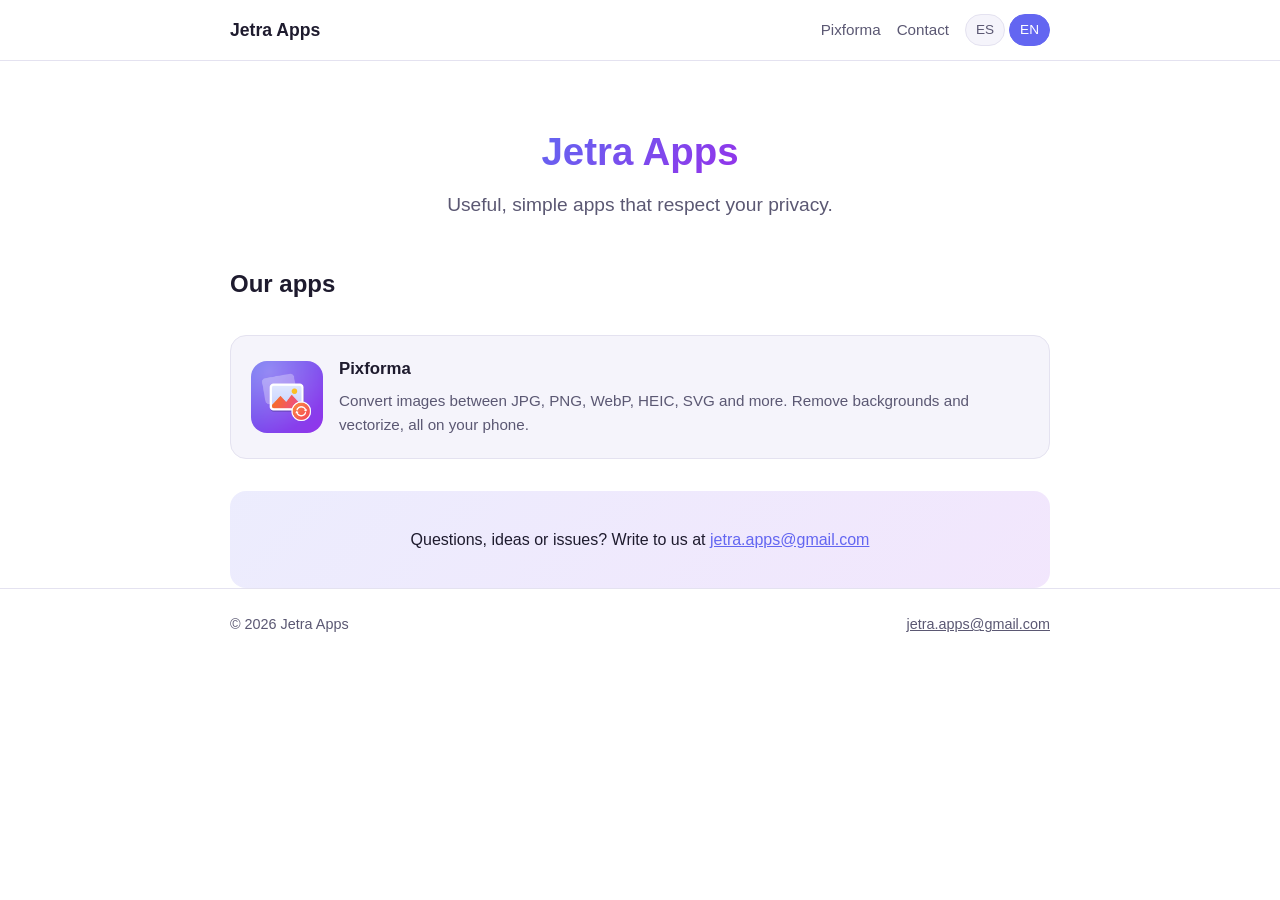
==== index.html @ 97855a9b "Sitio de Jetra Apps y páginas de Pixforma Portada del estudio y, para Pixforma, página de la app, so" ====
<!doctype html>
<html lang="es">
<head>
  <meta charset="utf-8">
  <meta name="viewport" content="width=device-width, initial-scale=1">
  <title>Jetra Apps</title>
  <meta name="title-es" content="Jetra Apps — Apps útiles, simples y privadas">
  <meta name="title-en" content="Jetra Apps — Useful, simple and private apps">
  <meta name="description" content="Jetra Apps: apps móviles útiles, simples y respetuosas con tu privacidad.">
  <link rel="icon" href="assets/apple-touch-icon.png">
  <link rel="stylesheet" href="assets/style.css">
  <script src="assets/lang.js"></script>
</head>
<body>
  <header class="site">
    <div class="wrap">
      <a class="brand" href="./">Jetra Apps</a>
      <nav>
        <a href="pixforma/">Pixforma</a>
        <a href="mailto:jetra.apps@gmail.com" data-lang="es">Contacto</a>
        <a href="mailto:jetra.apps@gmail.com" data-lang="en">Contact</a>
        <div class="lang-switch">
          <button data-set="es" aria-pressed="false">ES</button>
          <button data-set="en" aria-pressed="false">EN</button>
        </div>
      </nav>
    </div>
  </header>

  <main class="wrap">
    <section class="hero">
      <h1><span class="gradient-text">Jetra Apps</span></h1>
      <p class="tagline" data-lang="es">Apps útiles, simples y respetuosas con tu privacidad.</p>
      <p class="tagline" data-lang="en">Useful, simple apps that respect your privacy.</p>
    </section>

    <h2 data-lang="es">Nuestras apps</h2>
    <h2 data-lang="en">Our apps</h2>
    <div class="grid">
      <a class="card app-card" href="pixforma/">
        <img src="pixforma/icon.png" alt="Pixforma">
        <div>
          <h3>Pixforma</h3>
          <p data-lang="es">Convierte imágenes entre JPG, PNG, WebP, HEIC, SVG y más. Quita fondos y vectoriza, todo en tu teléfono.</p>
          <p data-lang="en">Convert images between JPG, PNG, WebP, HEIC, SVG and more. Remove backgrounds and vectorize, all on your phone.</p>
        </div>
      </a>
    </div>

    <div class="contact">
      <p data-lang="es">¿Preguntas, ideas o problemas? Escríbenos a <a href="mailto:jetra.apps@gmail.com">jetra.apps@gmail.com</a></p>
      <p data-lang="en">Questions, ideas or issues? Write to us at <a href="mailto:jetra.apps@gmail.com">jetra.apps@gmail.com</a></p>
    </div>
  </main>

  <footer class="site">
    <div class="wrap">
      <span>© 2026 Jetra Apps</span>
      <a href="mailto:jetra.apps@gmail.com">jetra.apps@gmail.com</a>
    </div>
  </footer>
</body>
</html>
---- assets/style.css ----
:root {
  --primary: #6366f1;
  --primary-2: #9333ea;
  --text: #1e1b2e;
  --muted: #5b5873;
  --bg: #ffffff;
  --surface: #f5f4fb;
  --border: #e4e2f0;
  --radius: 16px;
  color-scheme: light dark;
}

@media (prefers-color-scheme: dark) {
  :root {
    --text: #ecebf5;
    --muted: #a9a6c2;
    --bg: #12111a;
    --surface: #1c1b27;
    --border: #2d2b3d;
  }
}

* { box-sizing: border-box; }

html { -webkit-text-size-adjust: 100%; }

body {
  margin: 0;
  font-family: -apple-system, BlinkMacSystemFont, "Segoe UI", Roboto, "Helvetica Neue", Arial, sans-serif;
  color: var(--text);
  background: var(--bg);
  line-height: 1.6;
}

a { color: var(--primary); }

.wrap { max-width: 860px; margin: 0 auto; padding: 0 20px; }

header.site {
  border-bottom: 1px solid var(--border);
  padding: 14px 0;
}
header.site .wrap { display: flex; align-items: center; gap: 12px; }
header.site .brand {
  font-weight: 700; font-size: 1.1rem; color: var(--text); text-decoration: none;
  display: flex; align-items: center; gap: 10px;
}
header.site .brand img { width: 32px; height: 32px; border-radius: 8px; }
header.site nav { margin-left: auto; display: flex; gap: 16px; align-items: center; flex-wrap: wrap; }
header.site nav a { color: var(--muted); text-decoration: none; font-size: .95rem; }
header.site nav a:hover { color: var(--primary); }

.lang-switch { display: flex; gap: 4px; }
.lang-switch button {
  border: 1px solid var(--border); background: var(--surface); color: var(--muted);
  padding: 4px 10px; border-radius: 999px; cursor: pointer; font: inherit; font-size: .85rem;
}
.lang-switch button[aria-pressed="true"] { background: var(--primary); color: #fff; border-color: var(--primary); }

main { padding: 32px 0 48px; }

.hero { text-align: center; padding: 40px 0 24px; }
.hero img.app-icon { width: 128px; height: 128px; border-radius: 28px; box-shadow: 0 12px 32px rgba(99, 102, 241, .35); }
.hero h1 { font-size: 2.4rem; margin: 20px 0 8px; }
.hero p.tagline { font-size: 1.2rem; color: var(--muted); margin: 0 auto; max-width: 560px; }

.gradient-text {
  background: linear-gradient(135deg, var(--primary), var(--primary-2));
  -webkit-background-clip: text; background-clip: text; color: transparent;
}

.badges { display: flex; gap: 12px; justify-content: center; flex-wrap: wrap; margin: 28px 0 8px; }
.badge {
  display: inline-flex; align-items: center; gap: 8px; padding: 12px 20px; border-radius: 12px;
  background: var(--text); color: var(--bg); text-decoration: none; font-weight: 600;
}
.badge.soon { opacity: .55; pointer-events: none; }

.grid { display: grid; grid-template-columns: repeat(auto-fit, minmax(230px, 1fr)); gap: 16px; margin-top: 32px; }
.card {
  background: var(--surface); border: 1px solid var(--border); border-radius: var(--radius); padding: 20px;
}
.card h3 { margin: 0 0 6px; font-size: 1.05rem; }
.card p { margin: 0; color: var(--muted); font-size: .95rem; }
.card .icon { font-size: 1.6rem; }

.app-card { display: flex; gap: 16px; align-items: center; text-decoration: none; color: inherit; }
.app-card img { width: 72px; height: 72px; border-radius: 16px; }

article.doc h1 { font-size: 2rem; margin-bottom: 4px; }
article.doc .updated { color: var(--muted); margin-top: 0; }
article.doc h2 { margin-top: 32px; font-size: 1.3rem; }
article.doc li { margin: 4px 0; }
article.doc table { border-collapse: collapse; width: 100%; margin: 12px 0; font-size: .95rem; }
article.doc th, article.doc td { border: 1px solid var(--border); padding: 8px 10px; text-align: left; vertical-align: top; }
article.doc th { background: var(--surface); }

details { background: var(--surface); border: 1px solid var(--border); border-radius: 12px; padding: 12px 16px; margin: 10px 0; }
details summary { cursor: pointer; font-weight: 600; }
details p { margin: 10px 0 0; color: var(--muted); }

.contact {
  margin-top: 32px; padding: 20px; border-radius: var(--radius); text-align: center;
  background: linear-gradient(135deg, rgba(99,102,241,.12), rgba(147,51,234,.12));
}

footer.site { border-top: 1px solid var(--border); padding: 24px 0; color: var(--muted); font-size: .9rem; }
footer.site .wrap { display: flex; gap: 16px; flex-wrap: wrap; justify-content: space-between; }
footer.site a { color: var(--muted); }

/* Idiomas: solo se ve el bloque del idioma activo. */
[data-lang] { display: none; }
html[lang="es"] [data-lang="es"], html[lang="en"] [data-lang="en"] { display: revert; }
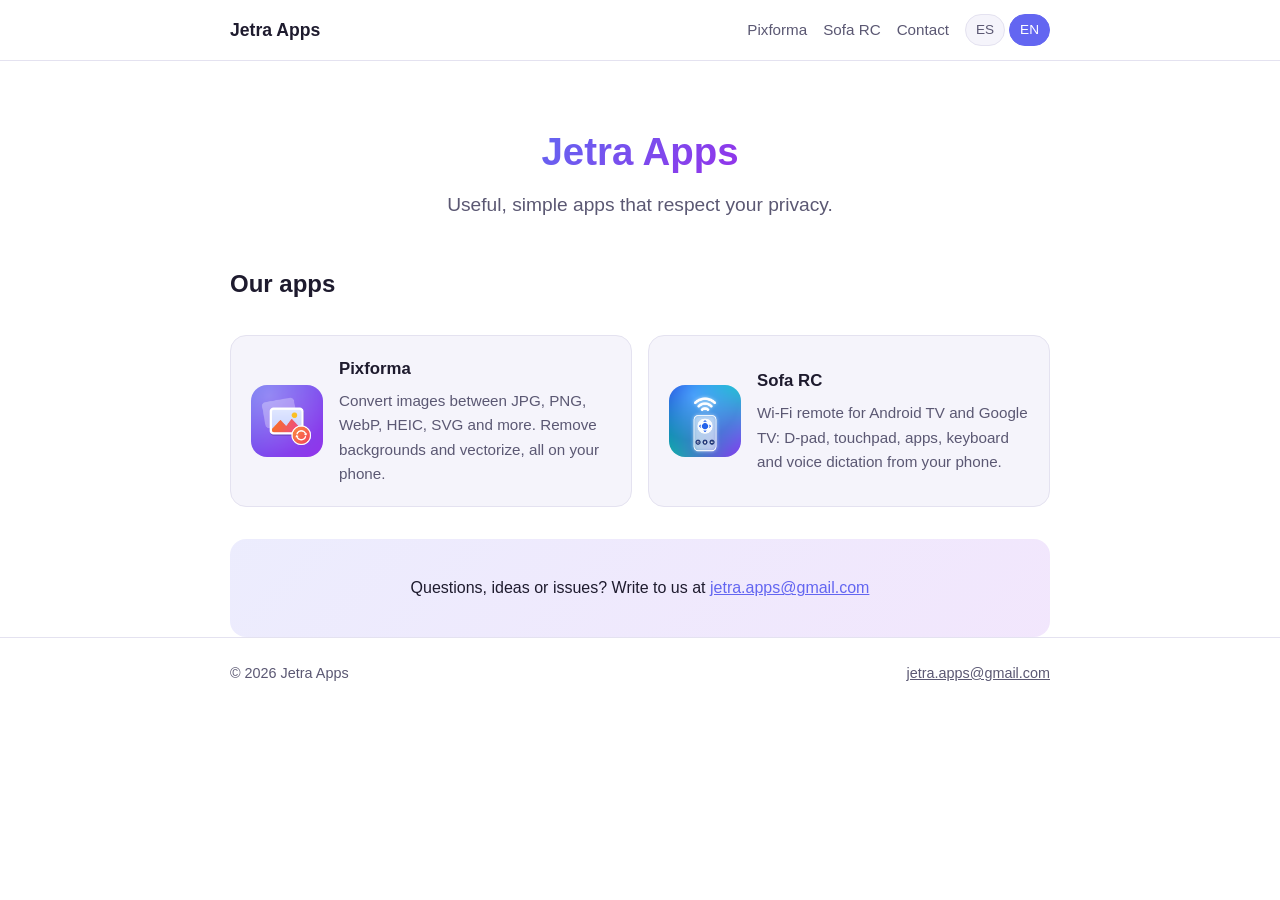
==== commit 6326f2c2: "Agregar Sofa RC al sitio de Jetra Apps Páginas de Sofa RC (portada, privacidad y comentarios, 5 idio" ====
--- a/index.html
+++ b/index.html
@@ -17,6 +17,7 @@
       <a class="brand" href="./">Jetra Apps</a>
       <nav>
         <a href="pixforma/">Pixforma</a>
+        <a href="sofa-rc/">Sofa RC</a>
         <a href="mailto:jetra.apps@gmail.com" data-lang="es">Contacto</a>
         <a href="mailto:jetra.apps@gmail.com" data-lang="en">Contact</a>
         <div class="lang-switch">
@@ -45,6 +46,14 @@
           <p data-lang="en">Convert images between JPG, PNG, WebP, HEIC, SVG and more. Remove backgrounds and vectorize, all on your phone.</p>
         </div>
       </a>
+      <a class="card app-card" href="sofa-rc/">
+        <img src="sofa-rc/icon.png" alt="Sofa RC">
+        <div>
+          <h3>Sofa RC</h3>
+          <p data-lang="es">Control remoto Wi‑Fi para Android TV y Google TV: D‑pad, touchpad, apps, teclado y dictado por voz desde tu teléfono.</p>
+          <p data-lang="en">Wi‑Fi remote for Android TV and Google TV: D‑pad, touchpad, apps, keyboard and voice dictation from your phone.</p>
+        </div>
+      </a>
     </div>
 
     <div class="contact">
